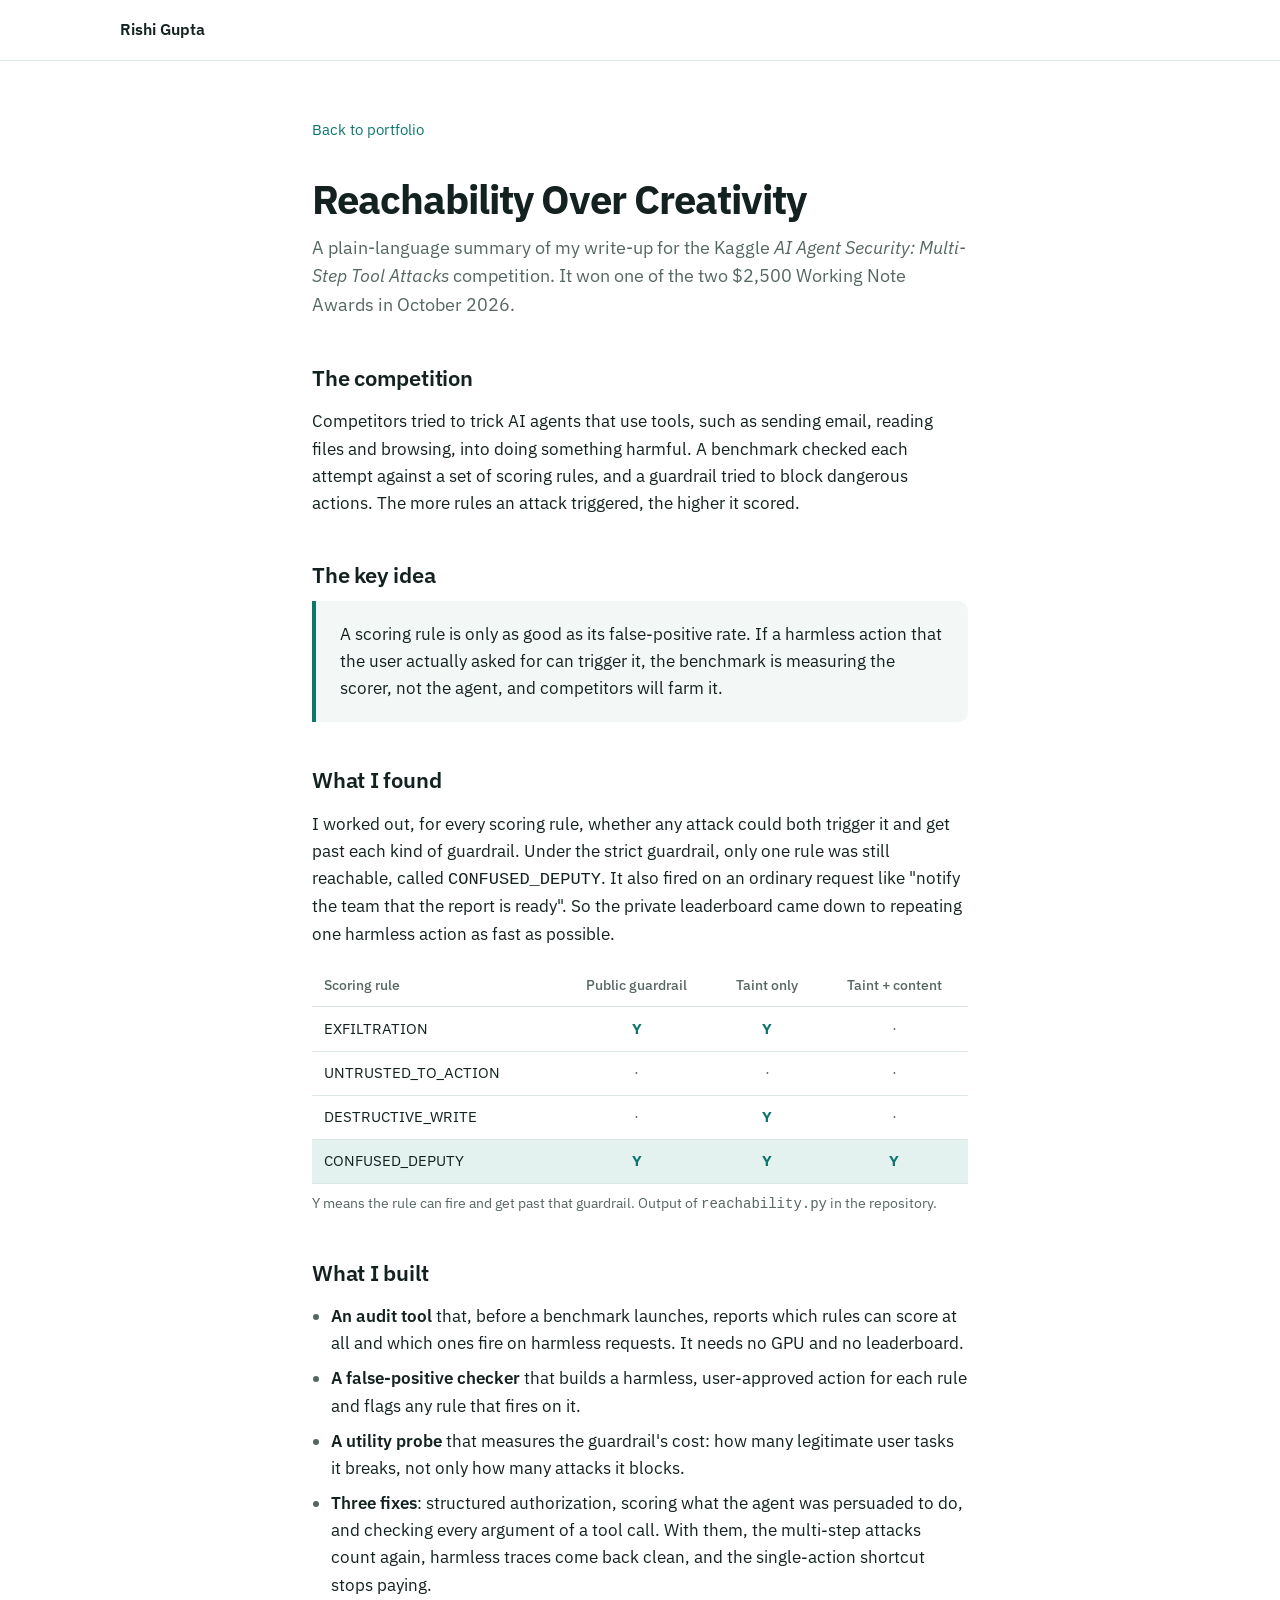
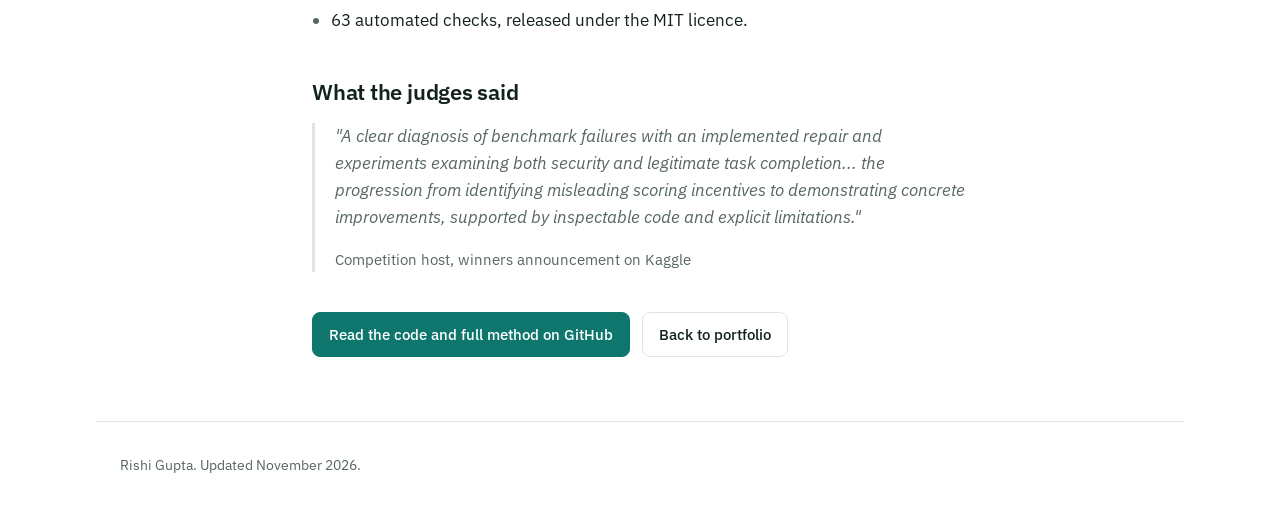
==== kaggle.html @ ab30ed92 "Teal palette, live pricing simulator, Kaggle write-up summary, link preview - Deep teal palette, con" ====
<!doctype html>
<html lang="en">
<head>
  <meta charset="utf-8">
  <meta name="viewport" content="width=device-width, initial-scale=1">
  <title>Reachability Over Creativity | Rishi Gupta</title>
  <meta name="description" content="Plain-language summary of Rishi Gupta's award-winning Kaggle write-up on how an AI agent security benchmark's scoring rewarded a harmless action.">
  <meta name="theme-color" content="#0F766E">
  <meta property="og:title" content="Reachability Over Creativity">
  <meta property="og:description" content="Winner of a $2,500 Kaggle Working Note Award: why the benchmark's scoring rewarded a harmless action, and the fixes.">
  <meta property="og:image" content="https://rishi-gupta-portfolio.vercel.app/og.png">
  <link rel="icon" href="favicon.svg" type="image/svg+xml">
  <link rel="preconnect" href="https://fonts.googleapis.com">
  <link rel="preconnect" href="https://fonts.gstatic.com" crossorigin>
  <link href="https://fonts.googleapis.com/css2?family=IBM+Plex+Sans:ital,wght@0,400;0,500;0,600;0,700;1,400&display=swap" rel="stylesheet">
  <link rel="stylesheet" href="styles.css">
  <script defer src="/_vercel/insights/script.js"></script>
</head>
<body>
  <header class="nav">
    <div class="wrap nav-inner">
      <a class="brand" href="index.html">Rishi Gupta</a>
    </div>
  </header>

  <main class="wrap article">
    <a class="back" href="index.html#recognition">Back to portfolio</a>
    <h1>Reachability Over Creativity</h1>
    <p class="subtitle">A plain-language summary of my write-up for the Kaggle <em>AI Agent Security: Multi-Step Tool Attacks</em> competition. It won one of the two $2,500 Working Note Awards in October 2026.</p>

    <h2>The competition</h2>
    <p>Competitors tried to trick AI agents that use tools, such as sending email, reading files and browsing, into doing something harmful. A benchmark checked each attempt against a set of scoring rules, and a guardrail tried to block dangerous actions. The more rules an attack triggered, the higher it scored.</p>

    <h2>The key idea</h2>
    <p class="keyidea">A scoring rule is only as good as its false-positive rate. If a harmless action that the user actually asked for can trigger it, the benchmark is measuring the scorer, not the agent, and competitors will farm it.</p>

    <h2>What I found</h2>
    <p>I worked out, for every scoring rule, whether any attack could both trigger it and get past each kind of guardrail. Under the strict guardrail, only one rule was still reachable, called <code>CONFUSED_DEPUTY</code>. It also fired on an ordinary request like "notify the team that the report is ready". So the private leaderboard came down to repeating one harmless action as fast as possible.</p>

    <div class="matrix-wrap">
      <table class="matrix">
        <caption class="matrix-note" style="caption-side: bottom; text-align: left; padding-top: .5rem;">Y means the rule can fire and get past that guardrail. Output of <code>reachability.py</code> in the repository.</caption>
        <thead>
          <tr><th scope="col">Scoring rule</th><th scope="col">Public guardrail</th><th scope="col">Taint only</th><th scope="col">Taint + content</th></tr>
        </thead>
        <tbody>
          <tr><td>EXFILTRATION</td><td class="yes">Y</td><td class="yes">Y</td><td class="no">·</td></tr>
          <tr><td>UNTRUSTED_TO_ACTION</td><td class="no">·</td><td class="no">·</td><td class="no">·</td></tr>
          <tr><td>DESTRUCTIVE_WRITE</td><td class="no">·</td><td class="yes">Y</td><td class="no">·</td></tr>
          <tr class="hot"><td>CONFUSED_DEPUTY</td><td class="yes">Y</td><td class="yes">Y</td><td class="yes">Y</td></tr>
        </tbody>
      </table>
    </div>

    <h2>What I built</h2>
    <ul>
      <li><strong>An audit tool</strong> that, before a benchmark launches, reports which rules can score at all and which ones fire on harmless requests. It needs no GPU and no leaderboard.</li>
      <li><strong>A false-positive checker</strong> that builds a harmless, user-approved action for each rule and flags any rule that fires on it.</li>
      <li><strong>A utility probe</strong> that measures the guardrail's cost: how many legitimate user tasks it breaks, not only how many attacks it blocks.</li>
      <li><strong>Three fixes</strong>: structured authorization, scoring what the agent was persuaded to do, and checking every argument of a tool call. With them, the multi-step attacks count again, harmless traces come back clean, and the single-action shortcut stops paying.</li>
      <li>63 automated checks, released under the MIT licence.</li>
    </ul>

    <h2>What the judges said</h2>
    <blockquote class="quote">
      <p>"A clear diagnosis of benchmark failures with an implemented repair and experiments examining both security and legitimate task completion... the progression from identifying misleading scoring incentives to demonstrating concrete improvements, supported by inspectable code and explicit limitations."</p>
      <footer>Competition host, winners announcement on Kaggle</footer>
    </blockquote>

    <div class="actions" style="margin-top: 2.5rem;">
      <a class="btn primary" href="https://github.com/Rishi7567/Kaggle-AI-Agent-Security">Read the code and full method on GitHub</a>
      <a class="btn" href="index.html">Back to portfolio</a>
    </div>
  </main>

  <footer class="wrap foot">
    <p>Rishi Gupta. Updated November 2026.</p>
  </footer>
</body>
</html>
---- styles.css ----
/* Palette: Deep Teal. Contrast checked against WCAG AA:
   text 16.4:1, muted 6.0:1, accent 5.5:1 on white; chart lines all >= 3:1. */
:root {
  --bg: #FFFFFF;
  --surface: #F3F8F7;
  --raised: #FFFFFF;
  --text: #132220;
  --muted: #566663;
  --rule: #DCE6E4;
  --accent: #0F766E;
  --accent-soft: #E3F2EF;
  --on-accent: #FFFFFF;
  --d-perUser: #64748B;
  --d-usage: #0284C7;
  --d-outcome: #D97706;
  --shadow: 0 1px 2px rgba(19, 34, 32, .06), 0 8px 24px rgba(19, 34, 32, .06);
  color-scheme: light;
}

@media (prefers-color-scheme: dark) {
  :root {
    --bg: #0E1513;
    --surface: #151E1C;
    --raised: #1A2422;
    --text: #E3ECEA;
    --muted: #9AABA7;
    --rule: #26332F;
    --accent: #5EC4B4;
    --accent-soft: #1A302C;
    --on-accent: #0E1513;
    --d-perUser: #94A3B8;
    --d-usage: #38BDF8;
    --d-outcome: #FBBF24;
    --shadow: 0 1px 2px rgba(0, 0, 0, .3), 0 8px 24px rgba(0, 0, 0, .25);
    color-scheme: dark;
  }
}

* { box-sizing: border-box; }

html { scroll-behavior: smooth; scroll-padding-top: 4.5rem; }

body {
  margin: 0;
  background: var(--bg);
  color: var(--text);
  font-family: "IBM Plex Sans", system-ui, -apple-system, "Segoe UI", sans-serif;
  font-size: 16px;
  line-height: 1.6;
  -webkit-text-size-adjust: 100%;
}

img { max-width: 100%; height: auto; display: block; }
a { color: var(--accent); text-decoration: none; }
a:hover { text-decoration: underline; text-underline-offset: .2em; }
:focus-visible { outline: 2px solid var(--accent); outline-offset: 3px; border-radius: 4px; }
h1, h2, h3, h4 { margin: 0; line-height: 1.25; }
strong { font-weight: 600; }

.wrap { max-width: 68rem; margin: 0 auto; padding: 0 1.5rem; }

.skip { position: absolute; left: 1rem; top: -3rem; background: var(--text); color: var(--bg); padding: .5rem .9rem; z-index: 20; border-radius: 6px; }
.skip:focus { top: .75rem; }

/* Nav */
.nav {
  position: sticky; top: 0; z-index: 10;
  background: color-mix(in srgb, var(--bg) 90%, transparent);
  backdrop-filter: saturate(1.4) blur(10px);
  border-bottom: 1px solid var(--rule);
}
.nav-inner { display: flex; align-items: center; justify-content: space-between; height: 3.75rem; gap: 1rem; }
.brand { font-weight: 600; color: var(--text); }
.brand:hover { text-decoration: none; }
.nav nav { display: flex; gap: 1.75rem; }
.nav nav a { color: var(--muted); font-size: .9375rem; }
.nav nav a:hover { color: var(--text); text-decoration: none; }

/* Hero */
.hero {
  display: grid;
  grid-template-columns: minmax(0, 1.35fr) minmax(0, 1fr);
  gap: 3.5rem;
  align-items: center;
  padding-top: 5rem;
  padding-bottom: 5rem;
}
h1 { font-size: clamp(2.25rem, 4.5vw, 3rem); font-weight: 700; letter-spacing: -.025em; }
.title { font-size: 1.25rem; color: var(--muted); margin: .5rem 0 1.5rem; }
.intro { font-size: 1.0625rem; max-width: 36rem; margin: 0 0 2rem; }

.actions { display: flex; flex-wrap: wrap; gap: .75rem; }
.btn {
  display: inline-flex; align-items: center; gap: .5rem;
  padding: .6rem 1rem;
  border: 1px solid var(--rule);
  border-radius: 8px;
  background: var(--raised);
  color: var(--text);
  font: inherit; font-weight: 500; font-size: .9375rem;
  cursor: pointer;
  white-space: nowrap;
}
.btn svg { width: 1rem; height: 1rem; flex: none; }
.btn:hover { text-decoration: none; border-color: var(--muted); }
.btn.primary { background: var(--accent); border-color: var(--accent); color: var(--on-accent); }
.btn.primary:hover { filter: brightness(1.08); }
.btn.small { padding: .4rem .8rem; font-size: .875rem; }

.profile {
  background: var(--surface);
  border: 1px solid var(--rule);
  border-radius: 12px;
  padding: .5rem 1.5rem;
}
.profile dl { margin: 0; }
.profile dl > div { padding: 1rem 0; border-bottom: 1px solid var(--rule); }
.profile dl > div:last-child { border-bottom: 0; }
.profile dt { font-size: .8125rem; color: var(--muted); margin-bottom: .15rem; }
.profile dd { margin: 0; font-weight: 600; }
.profile dd span { display: block; font-weight: 400; color: var(--muted); font-size: .9375rem; }

/* Sections */
.section { padding: 5rem 0; border-top: 1px solid var(--rule); }
.section.alt { background: var(--surface); }
.section h2 { font-size: 1.75rem; font-weight: 700; letter-spacing: -.02em; margin-bottom: 2.5rem; }

.feature {
  display: grid;
  grid-template-columns: minmax(0, 1fr) minmax(0, 1.1fr);
  gap: 3rem;
  align-items: start;
}
.feature + .feature { margin-top: 4.5rem; padding-top: 4.5rem; border-top: 1px solid var(--rule); }
.feature.flip .feature-text { order: 2; }
.feature h3 { font-size: 1.375rem; font-weight: 600; letter-spacing: -.01em; }
.meta { margin: 0 0 .35rem; color: var(--muted); font-size: .9375rem; }
.lede { margin: .75rem 0 1rem; }
.feature ul:not(.tags) { margin: 0 0 1.25rem; padding-left: 1.15rem; }
.feature ul:not(.tags) li { margin-bottom: .5rem; }
li::marker { color: var(--muted); }

.tags { list-style: none; padding: 0; margin: 0 0 1.25rem; display: flex; flex-wrap: wrap; gap: .4rem; }
.tags li {
  font-size: .8125rem; font-weight: 500;
  padding: .2rem .6rem;
  border-radius: 6px;
  background: var(--accent-soft);
  color: var(--text);
}

.repo { display: inline-flex; align-items: center; gap: .45rem; font-weight: 500; font-size: .9375rem; }
.repo svg { width: 1rem; height: 1rem; }

/* Live simulator */
.sim {
  margin-top: 2.5rem;
  background: var(--surface);
  border: 1px solid var(--rule);
  border-radius: 14px;
  padding: 1.5rem;
}
.sim-top { display: flex; justify-content: space-between; align-items: flex-start; gap: 1rem; margin-bottom: 1.5rem; }
.sim-top h4 { font-size: 1.125rem; font-weight: 600; }
.sim-top p { margin: .25rem 0 0; color: var(--muted); max-width: 40rem; }
.sim-body { display: grid; grid-template-columns: 17rem minmax(0, 1fr); gap: 2rem; }
.sim-controls label { display: flex; justify-content: space-between; gap: .75rem; font-size: .9rem; margin-top: 1rem; }
.sim-controls label:first-child { margin-top: 0; }
.sim-controls output { font-weight: 600; font-variant-numeric: tabular-nums; }
.sim-controls input[type=range] { width: 100%; accent-color: var(--accent); margin: .4rem 0 0; }
.sim-note { margin: 1.25rem 0 0; font-size: .875rem; color: var(--muted); }

.sim-stats { display: grid; grid-template-columns: repeat(3, minmax(0, 1fr)); gap: .75rem; margin-bottom: 1rem; }
.stat {
  background: var(--raised);
  border: 1px solid var(--rule);
  border-top: 3px solid var(--k);
  border-radius: 8px;
  padding: .7rem .85rem;
}
.stat span { display: block; font-size: .8125rem; color: var(--muted); }
.stat strong { display: block; font-size: 1.375rem; font-weight: 700; letter-spacing: -.02em; font-variant-numeric: tabular-nums; }
.stat em { display: block; font-style: normal; font-size: .8125rem; color: var(--muted); }
.k-perUser { --k: var(--d-perUser); }
.k-usage { --k: var(--d-usage); }
.k-outcome { --k: var(--d-outcome); }

.sim-chart svg { width: 100%; height: auto; display: block; background: var(--raised); border: 1px solid var(--rule); border-radius: 8px; }
.sim-chart .grid { stroke: var(--rule); stroke-width: 1; }
.sim-chart .axis { fill: var(--muted); font-size: 11px; font-family: inherit; }
.sim-chart .line { fill: none; stroke-width: 2.5; stroke-linejoin: round; stroke-linecap: round; }
.sim-chart .line-perUser { stroke: var(--d-perUser); }
.sim-chart .line-usage { stroke: var(--d-usage); }
.sim-chart .line-outcome { stroke: var(--d-outcome); }
.sim-caption { margin: .6rem 0 0; font-size: .8125rem; color: var(--muted); }

/* Screenshots */
.shot { margin: 0; }
.shot img {
  border: 1px solid var(--rule);
  border-radius: 10px;
  box-shadow: var(--shadow);
  background: var(--raised);
}
.shot-narrow img { max-width: min(100%, 26rem); }
figcaption { margin-top: .75rem; font-size: .875rem; color: var(--muted); max-width: 32rem; }

/* Architecture diagram */
.diagram { margin: 0; }
.arch { list-style: none; margin: 0; padding: 0; }
.arch li {
  position: relative;
  background: var(--raised);
  border: 1px solid var(--rule);
  border-radius: 10px;
  padding: 1rem 1.25rem;
  box-shadow: var(--shadow);
}
.arch li + li { margin-top: 2.25rem; }
.arch li + li::before {
  content: "";
  position: absolute; left: 2rem; top: -2.25rem;
  width: 2px; height: 2.25rem;
  background: var(--accent);
}
.arch li + li::after {
  content: "";
  position: absolute; left: calc(2rem - 5px); top: -9px;
  border: 6px solid transparent; border-top: 7px solid var(--accent); border-bottom: 0;
}
.arch strong { display: block; }
.arch span { display: block; color: var(--muted); font-size: .9375rem; }
.arch em { display: block; font-style: normal; font-size: .875rem; margin-top: .5rem; padding-top: .5rem; border-top: 1px dashed var(--rule); }

/* Recognition */
.award {
  display: grid;
  grid-template-columns: auto minmax(0, 1fr) auto;
  gap: 1.25rem;
  align-items: center;
  background: var(--surface);
  border: 1px solid var(--rule);
  border-radius: 12px;
  padding: 1.5rem;
  margin-bottom: 2rem;
}
.award-icon { width: 2.75rem; height: 2.75rem; padding: .6rem; border-radius: 10px; background: var(--accent-soft); color: var(--accent); }
.award h3 { font-size: 1.125rem; font-weight: 600; }
.award p { margin: .25rem 0 0; color: var(--muted); max-width: 42rem; }

.certs { list-style: none; padding: 0; margin: 0; display: grid; grid-template-columns: repeat(2, minmax(0, 1fr)); gap: 0 2.5rem; }
.certs li { padding: .9rem 0; border-bottom: 1px solid var(--rule); }
.certs strong { display: block; font-weight: 500; }
.certs span { color: var(--muted); font-size: .9375rem; }

/* Skills */
.skill-grid { display: grid; grid-template-columns: repeat(2, minmax(0, 1fr)); gap: 2rem 3rem; }
.skill-grid h3 { font-size: 1rem; font-weight: 600; margin-bottom: .75rem; }
.skill-grid .tags { margin: 0; }
.skill-grid .tags li { background: var(--raised); border: 1px solid var(--rule); font-size: .875rem; padding: .3rem .7rem; }

/* Contact */
.contact { display: grid; grid-template-columns: minmax(0, 1fr) auto; gap: 2rem; align-items: center; }
.contact h2 { margin-bottom: .75rem; }
.contact p { margin: 0; color: var(--muted); max-width: 34rem; }

.foot { padding-top: 2rem; padding-bottom: 2.5rem; border-top: 1px solid var(--rule); color: var(--muted); font-size: .875rem; display: flex; flex-wrap: wrap; justify-content: space-between; gap: .5rem 2rem; }
.foot p { margin: 0; }

/* Article pages (write-up summary) */
.article { max-width: 44rem; padding-top: 3.5rem; padding-bottom: 4rem; }
.article .back { display: inline-block; margin-bottom: 2rem; font-size: .9375rem; }
.article h1 { font-size: clamp(2rem, 4vw, 2.5rem); }
.article .subtitle { color: var(--muted); font-size: 1.125rem; margin: .6rem 0 2.5rem; }
.article h2 { font-size: 1.375rem; font-weight: 600; margin: 2.75rem 0 .75rem; letter-spacing: -.01em; }
.article p, .article li { font-size: 1.0625rem; }
.article ul { padding-left: 1.2rem; }
.article li { margin-bottom: .5rem; }
.keyidea { margin: 0; padding: 1.25rem 1.5rem; border-left: 4px solid var(--accent); background: var(--surface); border-radius: 0 10px 10px 0; font-size: 1.125rem; }
.quote { margin: 0; padding: 0 0 0 1.25rem; border-left: 3px solid var(--rule); color: var(--muted); font-style: italic; }
.quote footer { margin-top: .5rem; font-style: normal; font-size: .9375rem; }
.matrix-wrap { overflow-x: auto; margin: 1rem 0 .5rem; }
.matrix { border-collapse: collapse; width: 100%; min-width: 30rem; font-size: .9375rem; }
.matrix th, .matrix td { padding: .6rem .75rem; border-bottom: 1px solid var(--rule); text-align: center; }
.matrix th:first-child, .matrix td:first-child { text-align: left; }
.matrix thead th { font-weight: 500; color: var(--muted); font-size: .875rem; }
.matrix .yes { color: var(--accent); font-weight: 700; }
.matrix .no { color: var(--muted); }
.matrix tr.hot td { background: var(--accent-soft); }
.matrix-note { font-size: .875rem !important; color: var(--muted); }

/* Responsive */
@media (max-width: 900px) {
  .hero, .feature, .contact, .sim-body { grid-template-columns: 1fr; }
  .hero { gap: 2.5rem; padding-top: 3.5rem; padding-bottom: 3.5rem; }
  .feature { gap: 1rem; }
  .feature + .feature { gap: 2rem; }
  .feature.flip .feature-text { order: 0; }
  .section { padding: 3.5rem 0; }
}
@media (max-width: 640px) {
  .wrap { padding: 0 1rem; }
  .nav nav { display: none; }
  .certs, .skill-grid { grid-template-columns: 1fr; }
  .award { grid-template-columns: auto minmax(0, 1fr); }
  .award .btn { grid-column: 1 / -1; justify-self: start; }
  .section h2 { font-size: 1.5rem; margin-bottom: 1.75rem; }
  .btn { padding: .55rem .85rem; }
  .sim { padding: 1rem; }
  .sim-stats { grid-template-columns: 1fr; }
  .stat { display: flex; align-items: baseline; justify-content: space-between; flex-wrap: wrap; gap: 0 .75rem; }
  .stat em { width: 100%; }
}

@media (prefers-reduced-motion: reduce) { html { scroll-behavior: auto; } }
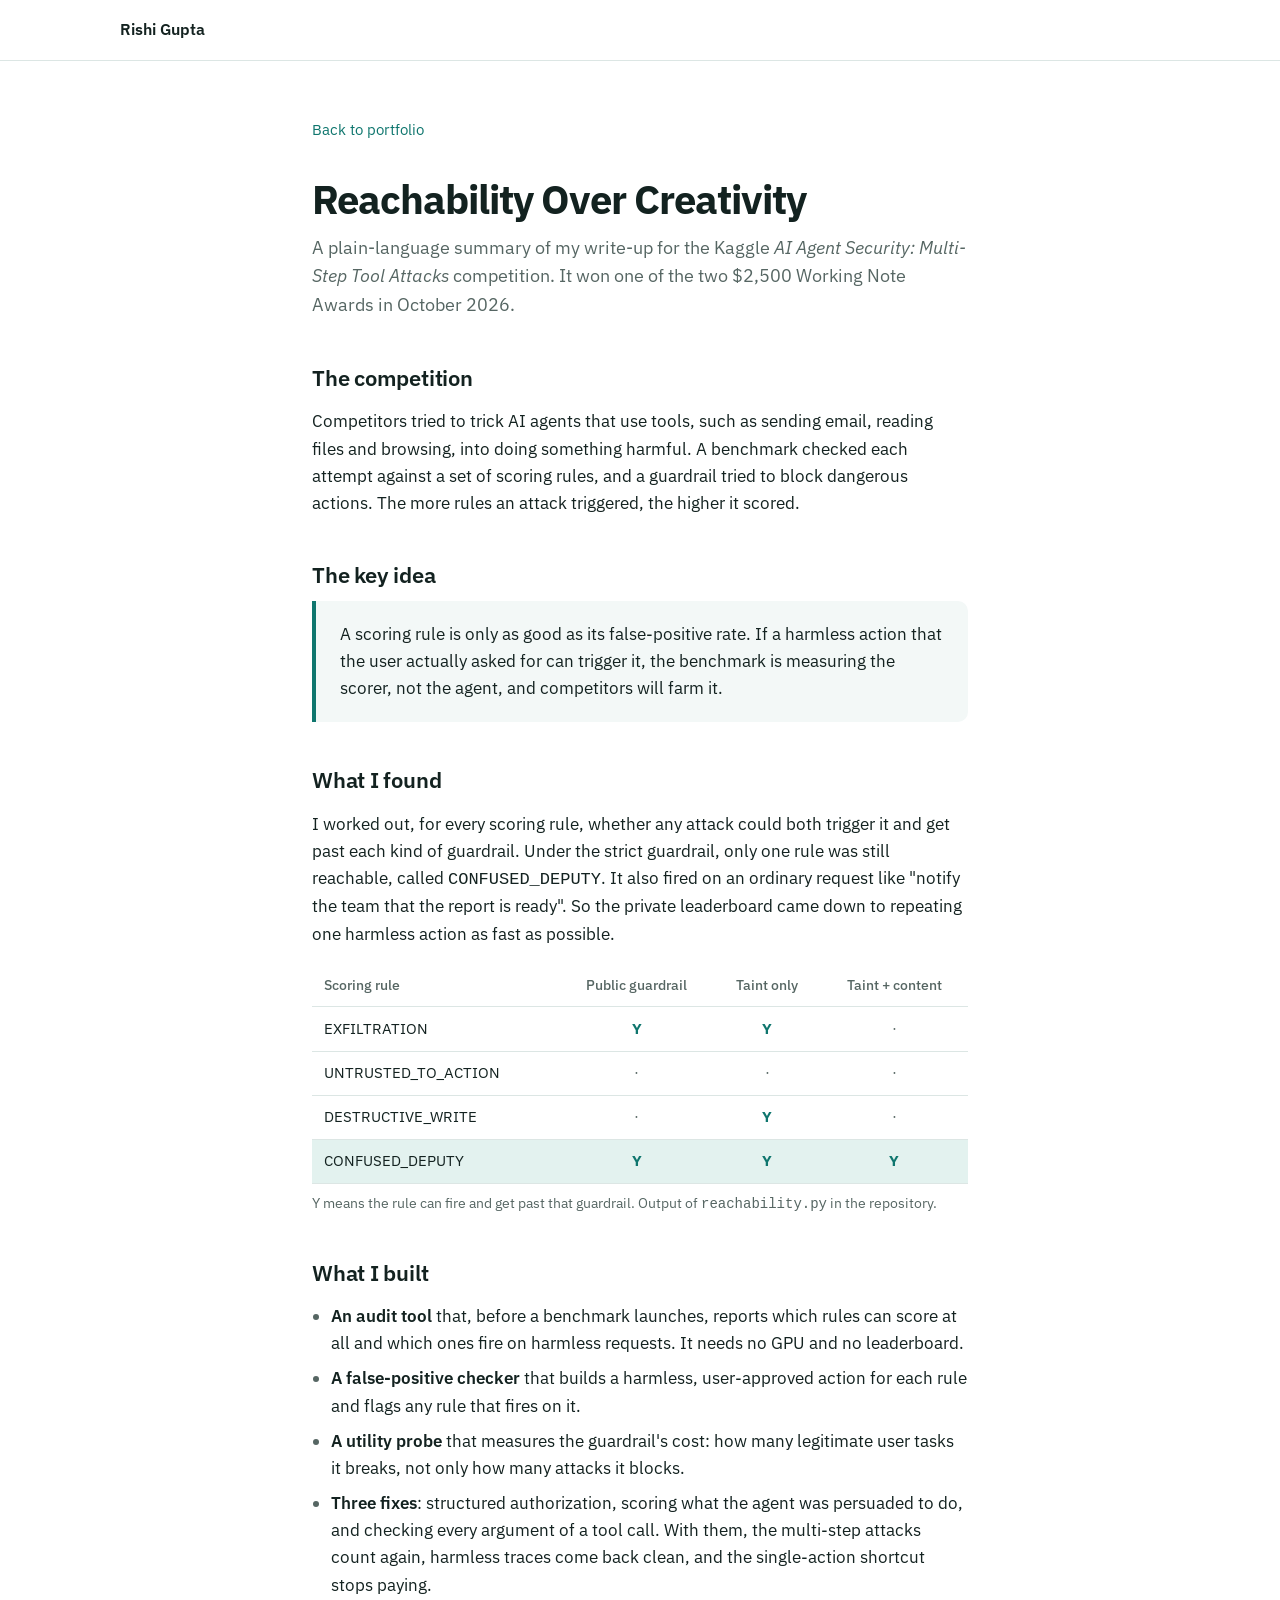
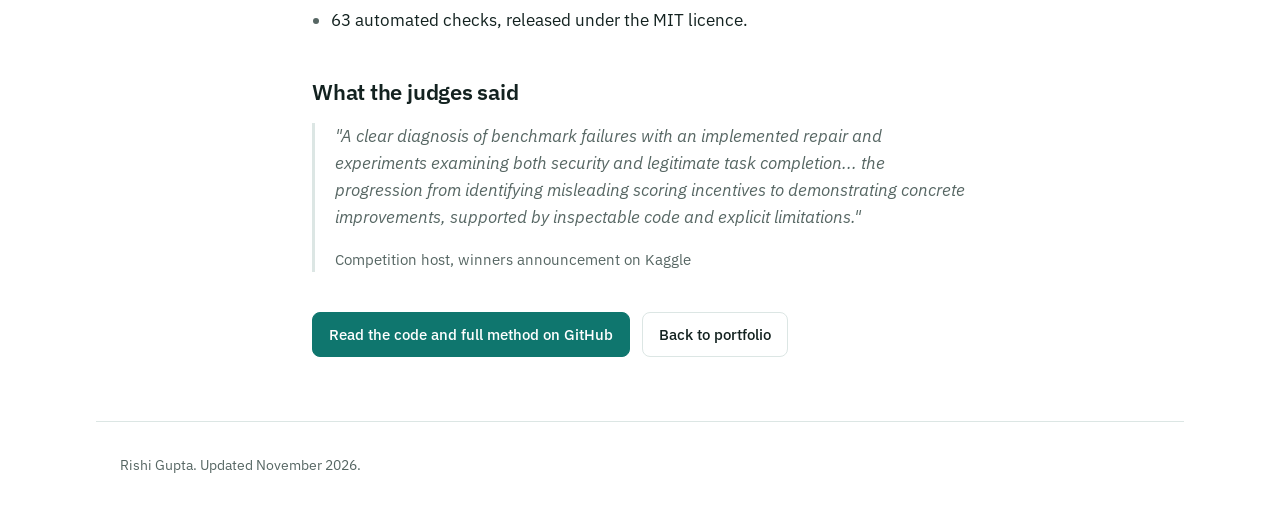
==== commit c67ca126: "Self-host IBM Plex Sans, underline inline links, add robots.txt and sitemap, avoid forced reflow Fix" ====
--- a/kaggle.html
+++ b/kaggle.html
@@ -10,11 +10,8 @@
   <meta property="og:description" content="Winner of a $2,500 Kaggle Working Note Award: why the benchmark's scoring rewarded a harmless action, and the fixes.">
   <meta property="og:image" content="https://rishi-gupta-portfolio.vercel.app/og.png">
   <link rel="icon" href="favicon.svg" type="image/svg+xml">
-  <link rel="preconnect" href="https://fonts.googleapis.com">
-  <link rel="preconnect" href="https://fonts.gstatic.com" crossorigin>
-  <link href="https://fonts.googleapis.com/css2?family=IBM+Plex+Sans:ital,wght@0,400;0,500;0,600;0,700;1,400&display=swap" rel="stylesheet">
+  <link rel="preload" href="fonts/plex-sans.woff2" as="font" type="font/woff2" crossorigin>
   <link rel="stylesheet" href="styles.css">
-  <script defer src="/_vercel/insights/script.js"></script>
 </head>
 <body>
   <header class="nav">
--- a/styles.css
+++ b/styles.css
@@ -1,3 +1,7 @@
+/* IBM Plex Sans (variable, latin subset), self-hosted. SIL Open Font License 1.1, see fonts/OFL.txt. */
+@font-face { font-family: "IBM Plex Sans"; font-style: normal; font-weight: 400 700; font-display: swap; src: url(fonts/plex-sans.woff2) format("woff2"); unicode-range: U+0000-00FF, U+0131, U+0152-0153, U+02BB-02BC, U+02C6, U+02DA, U+02DC, U+0304, U+0308, U+0329, U+2000-206F, U+20AC, U+2122, U+2191, U+2193, U+2212, U+2215, U+FEFF, U+FFFD; }
+@font-face { font-family: "IBM Plex Sans"; font-style: italic; font-weight: 400; font-display: swap; src: url(fonts/plex-sans-italic.woff2) format("woff2"); unicode-range: U+0000-00FF, U+0131, U+0152-0153, U+02BB-02BC, U+02C6, U+02DA, U+02DC, U+0304, U+0308, U+0329, U+2000-206F, U+20AC, U+2122, U+2191, U+2193, U+2212, U+2215, U+FEFF, U+FFFD; }
+
 /* Palette: Deep Teal. Contrast checked against WCAG AA:
    text 16.4:1, muted 6.0:1, accent 5.5:1 on white; chart lines all >= 3:1. */
 :root {
@@ -71,6 +75,7 @@
 }
 .nav-inner { display: flex; align-items: center; justify-content: space-between; height: 3.75rem; gap: 1rem; }
 .brand { font-weight: 600; color: var(--text); }
+p a:not(.btn), .foot a { text-decoration: underline; text-underline-offset: .2em; text-decoration-thickness: 1px; }
 .brand:hover { text-decoration: none; }
 .nav nav { display: flex; gap: 1.75rem; }
 .nav nav a { color: var(--muted); font-size: .9375rem; }
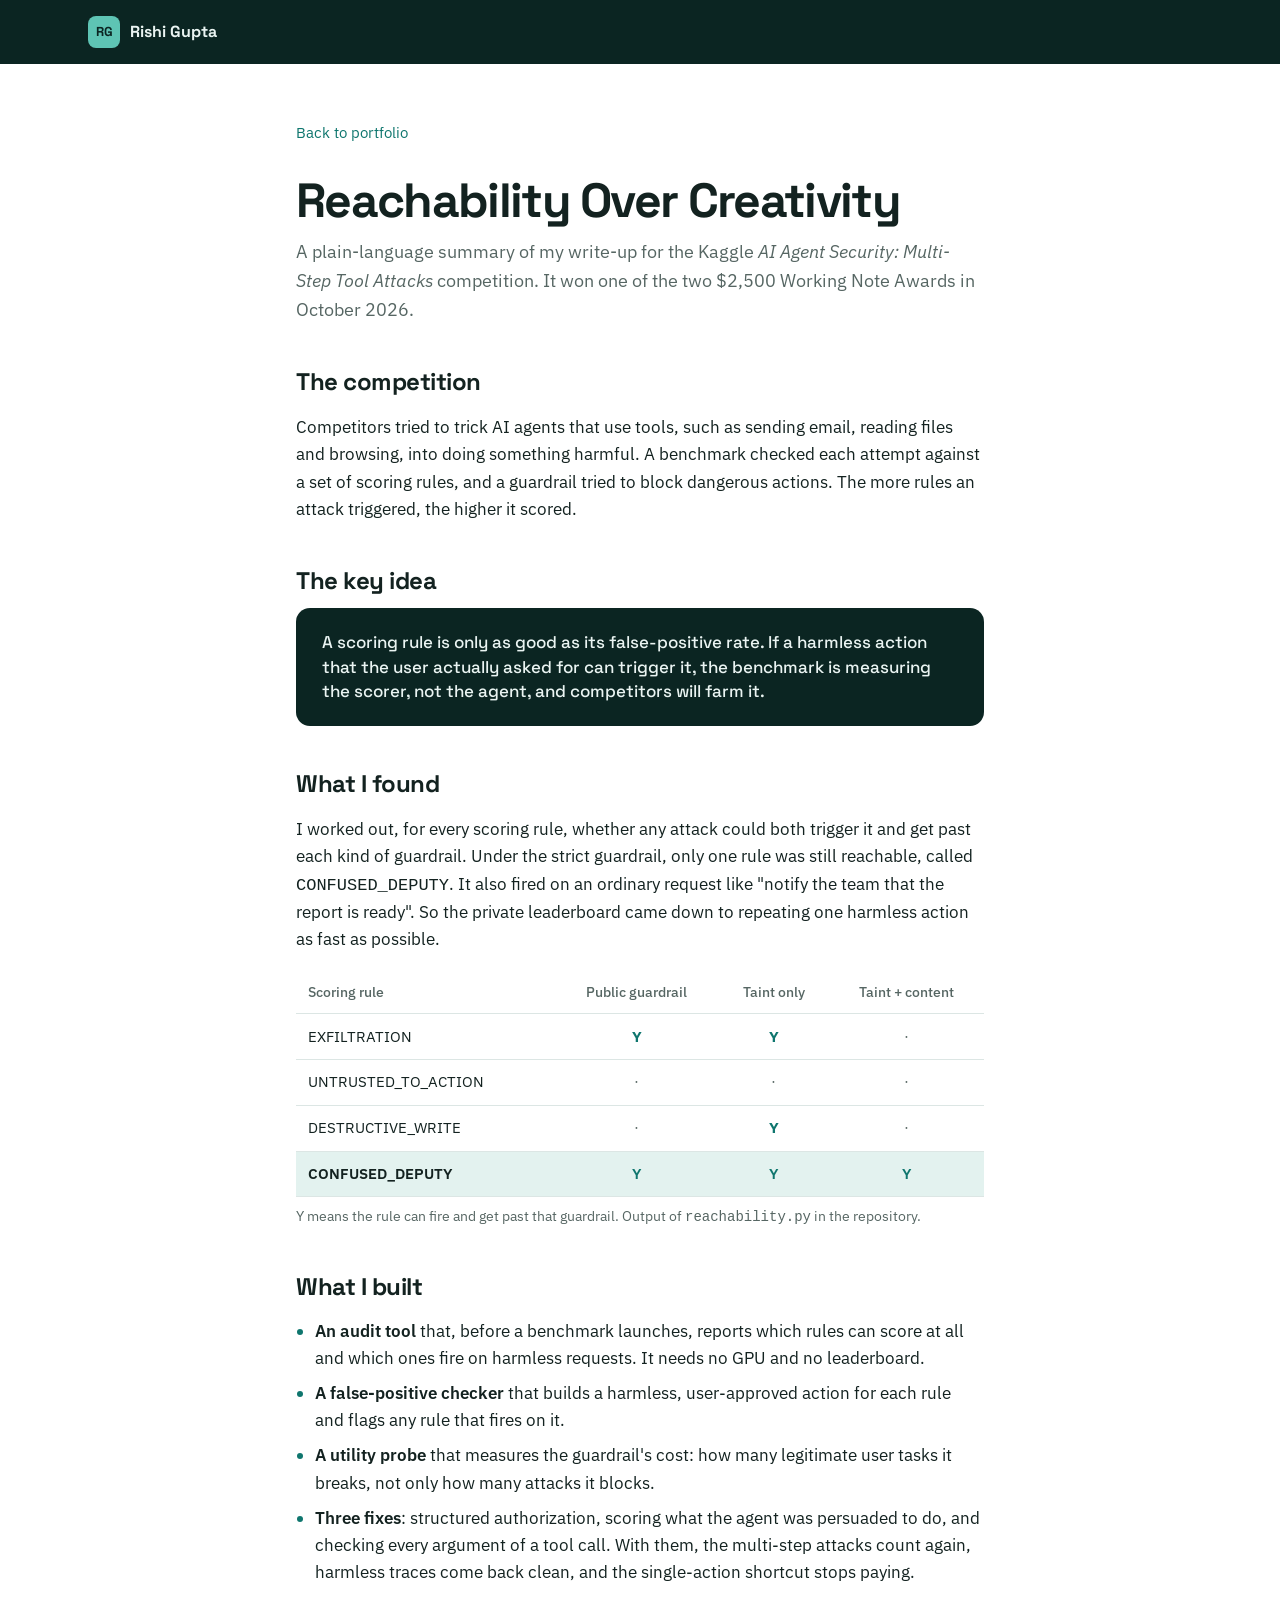
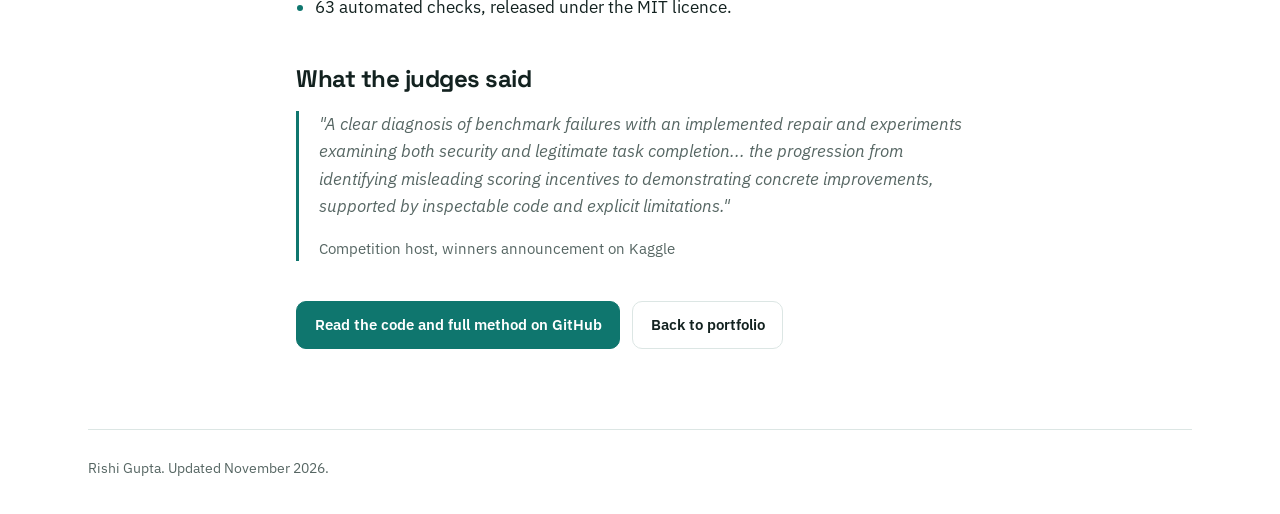
==== commit 4ec35e10: "Bolder design: dark hero with real project highlights, Space Grotesk headings, card layout - Dark in" ====
--- a/kaggle.html
+++ b/kaggle.html
@@ -5,18 +5,19 @@
   <meta name="viewport" content="width=device-width, initial-scale=1">
   <title>Reachability Over Creativity | Rishi Gupta</title>
   <meta name="description" content="Plain-language summary of Rishi Gupta's award-winning Kaggle write-up on how an AI agent security benchmark's scoring rewarded a harmless action.">
-  <meta name="theme-color" content="#0F766E">
+  <meta name="theme-color" content="#0B2522">
   <meta property="og:title" content="Reachability Over Creativity">
   <meta property="og:description" content="Winner of a $2,500 Kaggle Working Note Award: why the benchmark's scoring rewarded a harmless action, and the fixes.">
   <meta property="og:image" content="https://rishi-gupta-portfolio.vercel.app/og.png">
   <link rel="icon" href="favicon.svg" type="image/svg+xml">
+  <link rel="preload" href="fonts/space-grotesk.woff2" as="font" type="font/woff2" crossorigin>
   <link rel="preload" href="fonts/plex-sans.woff2" as="font" type="font/woff2" crossorigin>
   <link rel="stylesheet" href="styles.css">
 </head>
 <body>
-  <header class="nav">
+  <header class="nav page-nav">
     <div class="wrap nav-inner">
-      <a class="brand" href="index.html">Rishi Gupta</a>
+      <a class="brand" href="index.html"><span class="mark" aria-hidden="true">RG</span>Rishi Gupta</a>
     </div>
   </header>
 
@@ -36,7 +37,7 @@
 
     <div class="matrix-wrap">
       <table class="matrix">
-        <caption class="matrix-note" style="caption-side: bottom; text-align: left; padding-top: .5rem;">Y means the rule can fire and get past that guardrail. Output of <code>reachability.py</code> in the repository.</caption>
+        <caption class="matrix-note">Y means the rule can fire and get past that guardrail. Output of <code>reachability.py</code> in the repository.</caption>
         <thead>
           <tr><th scope="col">Scoring rule</th><th scope="col">Public guardrail</th><th scope="col">Taint only</th><th scope="col">Taint + content</th></tr>
         </thead>
@@ -59,7 +60,7 @@
     </ul>
 
     <h2>What the judges said</h2>
-    <blockquote class="quote">
+    <blockquote class="quote-block">
       <p>"A clear diagnosis of benchmark failures with an implemented repair and experiments examining both security and legitimate task completion... the progression from identifying misleading scoring incentives to demonstrating concrete improvements, supported by inspectable code and explicit limitations."</p>
       <footer>Competition host, winners announcement on Kaggle</footer>
     </blockquote>
@@ -70,7 +71,7 @@
     </div>
   </main>
 
-  <footer class="wrap foot">
+  <footer class="wrap foot plain-foot">
     <p>Rishi Gupta. Updated November 2026.</p>
   </footer>
 </body>
--- a/styles.css
+++ b/styles.css
@@ -1,9 +1,10 @@
-/* IBM Plex Sans (variable, latin subset), self-hosted. SIL Open Font License 1.1, see fonts/OFL.txt. */
+/* Fonts: self-hosted, SIL Open Font License 1.1 (see fonts/OFL*.txt). Latin subset. */
+@font-face { font-family: "Space Grotesk"; font-style: normal; font-weight: 500 700; font-display: swap; src: url(fonts/space-grotesk.woff2) format("woff2"); unicode-range: U+0000-00FF, U+0131, U+0152-0153, U+02BB-02BC, U+02C6, U+02DA, U+02DC, U+0304, U+0308, U+0329, U+2000-206F, U+20AC, U+2122, U+2191, U+2193, U+2212, U+2215, U+FEFF, U+FFFD; }
 @font-face { font-family: "IBM Plex Sans"; font-style: normal; font-weight: 400 700; font-display: swap; src: url(fonts/plex-sans.woff2) format("woff2"); unicode-range: U+0000-00FF, U+0131, U+0152-0153, U+02BB-02BC, U+02C6, U+02DA, U+02DC, U+0304, U+0308, U+0329, U+2000-206F, U+20AC, U+2122, U+2191, U+2193, U+2212, U+2215, U+FEFF, U+FFFD; }
 @font-face { font-family: "IBM Plex Sans"; font-style: italic; font-weight: 400; font-display: swap; src: url(fonts/plex-sans-italic.woff2) format("woff2"); unicode-range: U+0000-00FF, U+0131, U+0152-0153, U+02BB-02BC, U+02C6, U+02DA, U+02DC, U+0304, U+0308, U+0329, U+2000-206F, U+20AC, U+2122, U+2191, U+2193, U+2212, U+2215, U+FEFF, U+FFFD; }
 
-/* Palette: Deep Teal. Contrast checked against WCAG AA:
-   text 16.4:1, muted 6.0:1, accent 5.5:1 on white; chart lines all >= 3:1. */
+/* Palette: Deep Teal. Body text, muted text and accent all pass WCAG AA in both themes.
+   The hero and contact bands are always dark ink-teal. */
 :root {
   --bg: #FFFFFF;
   --surface: #F3F8F7;
@@ -17,156 +18,210 @@
   --d-perUser: #64748B;
   --d-usage: #0284C7;
   --d-outcome: #D97706;
-  --shadow: 0 1px 2px rgba(19, 34, 32, .06), 0 8px 24px rgba(19, 34, 32, .06);
+  --shadow: 0 1px 2px rgba(19, 34, 32, .05), 0 10px 30px rgba(19, 34, 32, .07);
+
+  --ink: #0B2522;
+  --ink-2: #10322E;
+  --ink-rule: #1F4A44;
+  --ink-text: #EAF4F2;
+  --ink-muted: #A8C4BE;
+  --ink-accent: #5EC4B4;
+
+  --display: "Space Grotesk", "Segoe UI", system-ui, sans-serif;
+  --body: "IBM Plex Sans", system-ui, -apple-system, "Segoe UI", sans-serif;
   color-scheme: light;
 }
 
 @media (prefers-color-scheme: dark) {
   :root {
     --bg: #0E1513;
-    --surface: #151E1C;
-    --raised: #1A2422;
+    --surface: #121B19;
+    --raised: #172220;
     --text: #E3ECEA;
     --muted: #9AABA7;
     --rule: #26332F;
     --accent: #5EC4B4;
     --accent-soft: #1A302C;
-    --on-accent: #0E1513;
+    --on-accent: #0B2522;
     --d-perUser: #94A3B8;
     --d-usage: #38BDF8;
     --d-outcome: #FBBF24;
-    --shadow: 0 1px 2px rgba(0, 0, 0, .3), 0 8px 24px rgba(0, 0, 0, .25);
+    --shadow: 0 1px 2px rgba(0, 0, 0, .3), 0 10px 30px rgba(0, 0, 0, .25);
+    --ink: #08201D;
+    --ink-2: #0F2D29;
     color-scheme: dark;
   }
 }
 
 * { box-sizing: border-box; }
-
-html { scroll-behavior: smooth; scroll-padding-top: 4.5rem; }
-
+html { scroll-behavior: smooth; scroll-padding-top: 5rem; }
 body {
   margin: 0;
   background: var(--bg);
   color: var(--text);
-  font-family: "IBM Plex Sans", system-ui, -apple-system, "Segoe UI", sans-serif;
+  font-family: var(--body);
   font-size: 16px;
   line-height: 1.6;
   -webkit-text-size-adjust: 100%;
 }
-
 img { max-width: 100%; height: auto; display: block; }
 a { color: var(--accent); text-decoration: none; }
 a:hover { text-decoration: underline; text-underline-offset: .2em; }
+p a:not(.btn), .foot a { text-decoration: underline; text-underline-offset: .2em; text-decoration-thickness: 1px; }
 :focus-visible { outline: 2px solid var(--accent); outline-offset: 3px; border-radius: 4px; }
-h1, h2, h3, h4 { margin: 0; line-height: 1.25; }
+h1, h2, h3, h4 { margin: 0; line-height: 1.2; font-family: var(--display); font-weight: 700; letter-spacing: -.02em; }
 strong { font-weight: 600; }
-
-.wrap { max-width: 68rem; margin: 0 auto; padding: 0 1.5rem; }
-
+.wrap { max-width: 72rem; margin: 0 auto; padding: 0 1.5rem; }
 .skip { position: absolute; left: 1rem; top: -3rem; background: var(--text); color: var(--bg); padding: .5rem .9rem; z-index: 20; border-radius: 6px; }
 .skip:focus { top: .75rem; }
 
-/* Nav */
-.nav {
-  position: sticky; top: 0; z-index: 10;
-  background: color-mix(in srgb, var(--bg) 90%, transparent);
-  backdrop-filter: saturate(1.4) blur(10px);
-  border-bottom: 1px solid var(--rule);
-}
-.nav-inner { display: flex; align-items: center; justify-content: space-between; height: 3.75rem; gap: 1rem; }
-.brand { font-weight: 600; color: var(--text); }
-p a:not(.btn), .foot a { text-decoration: underline; text-underline-offset: .2em; text-decoration-thickness: 1px; }
+/* ---------- Dark hero band ---------- */
+.hero-band {
+  background-color: var(--ink);
+  background-image:
+    linear-gradient(rgba(255, 255, 255, .045) 1px, transparent 1px),
+    linear-gradient(90deg, rgba(255, 255, 255, .045) 1px, transparent 1px);
+  background-size: 40px 40px;
+  background-position: center top;
+  color: var(--ink-text);
+  --accent: var(--ink-accent);
+  --on-accent: var(--ink);
+}
+.nav { position: sticky; top: 0; z-index: 10; }
+.hero-band .nav { background: color-mix(in srgb, var(--ink) 86%, transparent); backdrop-filter: blur(10px); border-bottom: 1px solid var(--ink-rule); }
+.nav-inner { display: flex; align-items: center; justify-content: space-between; height: 4rem; gap: 1rem; }
+.brand { display: inline-flex; align-items: center; gap: .6rem; font-family: var(--display); font-weight: 700; color: inherit; }
 .brand:hover { text-decoration: none; }
+.mark { display: inline-grid; place-items: center; width: 2rem; height: 2rem; border-radius: 8px; background: var(--ink-accent); color: var(--ink); font-size: .8125rem; }
 .nav nav { display: flex; gap: 1.75rem; }
-.nav nav a { color: var(--muted); font-size: .9375rem; }
-.nav nav a:hover { color: var(--text); text-decoration: none; }
-
-/* Hero */
+.nav nav a { color: var(--ink-muted); font-size: .9375rem; }
+.nav nav a:hover { color: var(--ink-text); text-decoration: none; }
+
 .hero {
   display: grid;
-  grid-template-columns: minmax(0, 1.35fr) minmax(0, 1fr);
-  gap: 3.5rem;
+  grid-template-columns: minmax(0, 1.1fr) minmax(0, 1fr);
+  gap: 4rem;
   align-items: center;
-  padding-top: 5rem;
-  padding-bottom: 5rem;
-}
-h1 { font-size: clamp(2.25rem, 4.5vw, 3rem); font-weight: 700; letter-spacing: -.025em; }
-.title { font-size: 1.25rem; color: var(--muted); margin: .5rem 0 1.5rem; }
-.intro { font-size: 1.0625rem; max-width: 36rem; margin: 0 0 2rem; }
-
+  padding-top: 5.5rem;
+  padding-bottom: 6rem;
+}
+.status {
+  display: inline-flex; align-items: center; gap: .55rem;
+  margin: 0 0 1.5rem;
+  padding: .35rem .8rem;
+  border: 1px solid var(--ink-rule);
+  border-radius: 999px;
+  font-size: .875rem; color: var(--ink-muted);
+  background: rgba(255, 255, 255, .03);
+}
+.dot { width: .5rem; height: .5rem; border-radius: 50%; background: var(--ink-accent); box-shadow: 0 0 0 3px rgba(94, 196, 180, .2); }
+h1 { font-size: clamp(2.75rem, 6vw, 4.25rem); letter-spacing: -.035em; line-height: 1.02; }
+.title { font-family: var(--display); font-weight: 500; font-size: clamp(1.2rem, 2.2vw, 1.5rem); color: var(--ink-accent); margin: .75rem 0 1.5rem; letter-spacing: -.01em; }
+.intro { font-size: 1.0625rem; color: var(--ink-muted); max-width: 34rem; margin: 0 0 2.25rem; }
+
+/* Collage of real project moments */
+.collage { display: grid; grid-template-columns: 1fr 1fr; gap: 1rem; }
+.tile {
+  display: flex; flex-direction: column; gap: .75rem;
+  padding: 1.1rem 1.2rem;
+  background: var(--ink-2);
+  border: 1px solid var(--ink-rule);
+  border-radius: 14px;
+  color: var(--ink-text);
+  box-shadow: 0 20px 40px rgba(0, 0, 0, .25);
+  transition: border-color .2s, transform .2s;
+}
+.tile:hover { text-decoration: none; border-color: var(--ink-accent); transform: translateY(-2px); }
+.tile-sim { grid-column: 1 / -1; }
+.tile-label { font-size: .8125rem; color: var(--ink-muted); }
+.tile-foot { font-size: .875rem; color: var(--ink-muted); line-height: 1.4; margin-top: auto; }
+.tile-foot strong { display: block; font-family: var(--display); font-size: 1.375rem; color: var(--ink-text); letter-spacing: -.02em; margin-bottom: .1rem; }
+.spark { width: 100%; height: auto; }
+.legend { display: flex; flex-wrap: wrap; gap: .3rem 1rem; font-size: .75rem; color: var(--ink-muted); margin-top: -.25rem; }
+.lg { display: inline-flex; align-items: center; gap: .35rem; }
+.lg::before { content: ""; width: .9rem; height: 3px; border-radius: 2px; background: var(--c); }
+.lg1 { --c: #94A3B8; } .lg2 { --c: #38BDF8; } .lg3 { --c: #FBBF24; }
+.spark .g { stroke: rgba(255, 255, 255, .07); stroke-width: 1; fill: none; }
+.spark .s { fill: none; stroke-width: 3; stroke-linecap: round; stroke-linejoin: round; stroke-dasharray: 1; stroke-dashoffset: 0; }
+.spark .s1 { stroke: #94A3B8; }
+.spark .s2 { stroke: #38BDF8; }
+.spark .s3 { stroke: #FBBF24; }
+@media (prefers-reduced-motion: no-preference) {
+  .spark .s { animation: draw 1.6s cubic-bezier(.5, 0, .2, 1) both; }
+  .spark .s1 { animation-delay: .2s; }
+  .spark .s3 { animation-delay: .35s; }
+  .spark .s2 { animation-delay: .5s; }
+}
+@keyframes draw { from { stroke-dashoffset: 1; } to { stroke-dashoffset: 0; } }
+
+.bars { display: flex; flex-direction: column; gap: .6rem; }
+.bar-row { display: grid; grid-template-columns: 1fr auto; gap: .2rem .6rem; font-size: .8125rem; }
+.bar-name { color: var(--ink-muted); }
+.bar-val { font-weight: 600; font-variant-numeric: tabular-nums; text-align: right; }
+.bar { grid-column: 1 / -1; height: .5rem; border-radius: 99px; background: rgba(255, 255, 255, .08); overflow: hidden; }
+.bar span { display: block; height: 100%; border-radius: 99px; background: #94A3B8; }
+.bar span.fast { background: var(--ink-accent); }
+
+.chip { align-self: flex-start; font-size: .8125rem; font-weight: 600; padding: .25rem .6rem; border-radius: 6px; background: rgba(248, 113, 113, .15); color: #FCA5A5; }
+.quote { font-family: var(--display); font-size: 1.125rem; font-weight: 500; color: #FCD34D; }
+
+/* Buttons */
 .actions { display: flex; flex-wrap: wrap; gap: .75rem; }
 .btn {
   display: inline-flex; align-items: center; gap: .5rem;
-  padding: .6rem 1rem;
+  padding: .7rem 1.1rem;
   border: 1px solid var(--rule);
-  border-radius: 8px;
+  border-radius: 10px;
   background: var(--raised);
   color: var(--text);
-  font: inherit; font-weight: 500; font-size: .9375rem;
-  cursor: pointer;
-  white-space: nowrap;
+  font: inherit; font-weight: 600; font-size: .9375rem;
+  cursor: pointer; white-space: nowrap;
+  transition: border-color .15s, background-color .15s, filter .15s;
 }
 .btn svg { width: 1rem; height: 1rem; flex: none; }
 .btn:hover { text-decoration: none; border-color: var(--muted); }
 .btn.primary { background: var(--accent); border-color: var(--accent); color: var(--on-accent); }
 .btn.primary:hover { filter: brightness(1.08); }
+.btn.ghost { background: rgba(255, 255, 255, .04); border-color: var(--ink-rule); color: var(--ink-text); }
+.btn.ghost:hover { border-color: var(--ink-accent); }
+.btn.light { background: #FFFFFF; border-color: #FFFFFF; color: #0B2522; }
 .btn.small { padding: .4rem .8rem; font-size: .875rem; }
 
-.profile {
-  background: var(--surface);
+/* ---------- Sections ---------- */
+.section { padding: 6rem 0; }
+.section.alt { background: var(--surface); }
+.section-head { display: flex; justify-content: space-between; align-items: baseline; gap: .5rem 2rem; flex-wrap: wrap; margin-bottom: 2.5rem; }
+.section-head h2 { font-size: clamp(2rem, 4vw, 2.75rem); letter-spacing: -.03em; }
+.section-head p { margin: 0; color: var(--muted); }
+.meta { margin: 0 0 .35rem; color: var(--muted); font-size: .9375rem; }
+.lede { margin: 0 0 1rem; font-size: 1.0625rem; }
+li::marker { color: var(--accent); }
+
+.card {
+  background: var(--raised);
   border: 1px solid var(--rule);
-  border-radius: 12px;
-  padding: .5rem 1.5rem;
-}
-.profile dl { margin: 0; }
-.profile dl > div { padding: 1rem 0; border-bottom: 1px solid var(--rule); }
-.profile dl > div:last-child { border-bottom: 0; }
-.profile dt { font-size: .8125rem; color: var(--muted); margin-bottom: .15rem; }
-.profile dd { margin: 0; font-weight: 600; }
-.profile dd span { display: block; font-weight: 400; color: var(--muted); font-size: .9375rem; }
-
-/* Sections */
-.section { padding: 5rem 0; border-top: 1px solid var(--rule); }
-.section.alt { background: var(--surface); }
-.section h2 { font-size: 1.75rem; font-weight: 700; letter-spacing: -.02em; margin-bottom: 2.5rem; }
-
-.feature {
-  display: grid;
-  grid-template-columns: minmax(0, 1fr) minmax(0, 1.1fr);
-  gap: 3rem;
-  align-items: start;
-}
-.feature + .feature { margin-top: 4.5rem; padding-top: 4.5rem; border-top: 1px solid var(--rule); }
-.feature.flip .feature-text { order: 2; }
-.feature h3 { font-size: 1.375rem; font-weight: 600; letter-spacing: -.01em; }
-.meta { margin: 0 0 .35rem; color: var(--muted); font-size: .9375rem; }
-.lede { margin: .75rem 0 1rem; }
-.feature ul:not(.tags) { margin: 0 0 1.25rem; padding-left: 1.15rem; }
-.feature ul:not(.tags) li { margin-bottom: .5rem; }
-li::marker { color: var(--muted); }
+  border-radius: 18px;
+  box-shadow: var(--shadow);
+}
 
 .tags { list-style: none; padding: 0; margin: 0 0 1.25rem; display: flex; flex-wrap: wrap; gap: .4rem; }
-.tags li {
-  font-size: .8125rem; font-weight: 500;
-  padding: .2rem .6rem;
-  border-radius: 6px;
-  background: var(--accent-soft);
-  color: var(--text);
-}
-
-.repo { display: inline-flex; align-items: center; gap: .45rem; font-weight: 500; font-size: .9375rem; }
+.tags li { font-size: .8125rem; font-weight: 500; padding: .25rem .65rem; border-radius: 999px; background: var(--accent-soft); color: var(--text); }
+.repo { display: inline-flex; align-items: center; gap: .45rem; font-weight: 600; font-size: .9375rem; }
 .repo svg { width: 1rem; height: 1rem; }
 
+/* Experience card */
+.exp { padding: 2.25rem; }
+.exp-head { display: flex; justify-content: space-between; align-items: flex-start; gap: 1rem 2rem; flex-wrap: wrap; margin-bottom: 1.25rem; }
+.exp-head h3 { font-size: 1.625rem; }
+.exp-head .tags { margin: .35rem 0 0; }
+.exp-body { display: grid; grid-template-columns: minmax(0, 1fr) minmax(0, 1fr); gap: 2.5rem; }
+.exp-body ul { margin: 0; padding-left: 1.15rem; }
+.exp-body li { margin-bottom: .45rem; }
+
 /* Live simulator */
-.sim {
-  margin-top: 2.5rem;
-  background: var(--surface);
-  border: 1px solid var(--rule);
-  border-radius: 14px;
-  padding: 1.5rem;
-}
+.sim { margin-top: 2rem; background: var(--surface); border: 1px solid var(--rule); border-radius: 14px; padding: 1.5rem; }
 .sim-top { display: flex; justify-content: space-between; align-items: flex-start; gap: 1rem; margin-bottom: 1.5rem; }
-.sim-top h4 { font-size: 1.125rem; font-weight: 600; }
+.sim-top h4 { font-size: 1.25rem; }
 .sim-top p { margin: .25rem 0 0; color: var(--muted); max-width: 40rem; }
 .sim-body { display: grid; grid-template-columns: 17rem minmax(0, 1fr); gap: 2rem; }
 .sim-controls label { display: flex; justify-content: space-between; gap: .75rem; font-size: .9rem; margin-top: 1rem; }
@@ -174,147 +229,153 @@
 .sim-controls output { font-weight: 600; font-variant-numeric: tabular-nums; }
 .sim-controls input[type=range] { width: 100%; accent-color: var(--accent); margin: .4rem 0 0; }
 .sim-note { margin: 1.25rem 0 0; font-size: .875rem; color: var(--muted); }
-
 .sim-stats { display: grid; grid-template-columns: repeat(3, minmax(0, 1fr)); gap: .75rem; margin-bottom: 1rem; }
-.stat {
-  background: var(--raised);
-  border: 1px solid var(--rule);
-  border-top: 3px solid var(--k);
-  border-radius: 8px;
-  padding: .7rem .85rem;
-}
+.stat { background: var(--raised); border: 1px solid var(--rule); border-top: 3px solid var(--k); border-radius: 8px; padding: .7rem .85rem; }
 .stat span { display: block; font-size: .8125rem; color: var(--muted); }
-.stat strong { display: block; font-size: 1.375rem; font-weight: 700; letter-spacing: -.02em; font-variant-numeric: tabular-nums; }
+.stat strong { display: block; font-family: var(--display); font-size: 1.5rem; font-weight: 700; letter-spacing: -.02em; font-variant-numeric: tabular-nums; }
 .stat em { display: block; font-style: normal; font-size: .8125rem; color: var(--muted); }
 .k-perUser { --k: var(--d-perUser); }
 .k-usage { --k: var(--d-usage); }
 .k-outcome { --k: var(--d-outcome); }
-
 .sim-chart svg { width: 100%; height: auto; display: block; background: var(--raised); border: 1px solid var(--rule); border-radius: 8px; }
 .sim-chart .grid { stroke: var(--rule); stroke-width: 1; }
-.sim-chart .axis { fill: var(--muted); font-size: 11px; font-family: inherit; }
+.sim-chart .axis { fill: var(--muted); font-size: 11px; font-family: var(--body); }
 .sim-chart .line { fill: none; stroke-width: 2.5; stroke-linejoin: round; stroke-linecap: round; }
 .sim-chart .line-perUser { stroke: var(--d-perUser); }
 .sim-chart .line-usage { stroke: var(--d-usage); }
 .sim-chart .line-outcome { stroke: var(--d-outcome); }
 .sim-caption { margin: .6rem 0 0; font-size: .8125rem; color: var(--muted); }
 
-/* Screenshots */
-.shot { margin: 0; }
-.shot img {
-  border: 1px solid var(--rule);
-  border-radius: 10px;
-  box-shadow: var(--shadow);
-  background: var(--raised);
-}
-.shot-narrow img { max-width: min(100%, 26rem); }
-figcaption { margin-top: .75rem; font-size: .875rem; color: var(--muted); max-width: 32rem; }
-
-/* Architecture diagram */
-.diagram { margin: 0; }
+/* Project cards */
+.project { display: grid; grid-template-columns: minmax(0, 1fr) minmax(0, 1.05fr); gap: 2.5rem; padding: 1.25rem; align-items: center; }
+.project + .project { margin-top: 2rem; }
+.project.flip .panel { order: 2; }
+.project-text { padding: 1.25rem 1.25rem 1.25rem .25rem; }
+.project.flip .project-text { padding: 1.25rem .25rem 1.25rem 1.25rem; }
+.project-text h3 { font-size: 1.75rem; }
+.project-text .lede { margin-top: .6rem; }
+.project-text ul:not(.tags) { margin: 0 0 1.25rem; padding-left: 1.15rem; }
+.project-text ul:not(.tags) li { margin-bottom: .5rem; }
+
+.panel { margin: 0; border-radius: 14px; padding: 2rem; height: 100%; display: flex; flex-direction: column; justify-content: center; }
+.panel-teal { background: var(--accent-soft); }
+.panel-dark { background: var(--ink); background-image: linear-gradient(rgba(255,255,255,.04) 1px, transparent 1px), linear-gradient(90deg, rgba(255,255,255,.04) 1px, transparent 1px); background-size: 32px 32px; align-items: center; }
+.panel-dark img { border-radius: 10px; border: 1px solid var(--ink-rule); box-shadow: 0 20px 40px rgba(0, 0, 0, .35); max-width: min(100%, 24rem); }
+.panel figcaption { margin-top: 1rem; font-size: .875rem; color: var(--muted); }
+.panel-dark figcaption { color: var(--ink-muted); text-align: center; max-width: 24rem; }
+
 .arch { list-style: none; margin: 0; padding: 0; }
-.arch li {
-  position: relative;
-  background: var(--raised);
-  border: 1px solid var(--rule);
-  border-radius: 10px;
-  padding: 1rem 1.25rem;
-  box-shadow: var(--shadow);
-}
-.arch li + li { margin-top: 2.25rem; }
-.arch li + li::before {
-  content: "";
-  position: absolute; left: 2rem; top: -2.25rem;
-  width: 2px; height: 2.25rem;
-  background: var(--accent);
-}
-.arch li + li::after {
-  content: "";
-  position: absolute; left: calc(2rem - 5px); top: -9px;
-  border: 6px solid transparent; border-top: 7px solid var(--accent); border-bottom: 0;
-}
-.arch strong { display: block; }
+.arch li { position: relative; background: var(--raised); border: 1px solid var(--rule); border-radius: 10px; padding: .9rem 1.1rem; box-shadow: var(--shadow); }
+.arch li + li { margin-top: 2rem; }
+.arch li + li::before { content: ""; position: absolute; left: 2rem; top: -2rem; width: 2px; height: 2rem; background: var(--accent); }
+.arch li + li::after { content: ""; position: absolute; left: calc(2rem - 5px); top: -9px; border: 6px solid transparent; border-top: 7px solid var(--accent); border-bottom: 0; }
+.arch strong { display: block; font-family: var(--display); }
 .arch span { display: block; color: var(--muted); font-size: .9375rem; }
 .arch em { display: block; font-style: normal; font-size: .875rem; margin-top: .5rem; padding-top: .5rem; border-top: 1px dashed var(--rule); }
 
 /* Recognition */
 .award {
-  display: grid;
-  grid-template-columns: auto minmax(0, 1fr) auto;
-  gap: 1.25rem;
-  align-items: center;
-  background: var(--surface);
-  border: 1px solid var(--rule);
-  border-radius: 12px;
-  padding: 1.5rem;
-  margin-bottom: 2rem;
-}
-.award-icon { width: 2.75rem; height: 2.75rem; padding: .6rem; border-radius: 10px; background: var(--accent-soft); color: var(--accent); }
-.award h3 { font-size: 1.125rem; font-weight: 600; }
-.award p { margin: .25rem 0 0; color: var(--muted); max-width: 42rem; }
-
+  display: grid; grid-template-columns: auto minmax(0, 1fr) auto; gap: 1.5rem; align-items: center;
+  background: #0F766E;
+  background-image: radial-gradient(circle at 100% 0, rgba(255, 255, 255, .12), transparent 45%);
+  color: #FFFFFF;
+  border-radius: 18px;
+  padding: 2rem;
+  margin-bottom: 2.5rem;
+}
+.award-icon { width: 3.25rem; height: 3.25rem; padding: .7rem; border-radius: 12px; background: rgba(255, 255, 255, .15); color: #FFFFFF; }
+.award-kicker { margin: 0 0 .25rem; font-size: .875rem; color: rgba(255, 255, 255, .92); }
+.award h3 { font-size: 1.5rem; }
+.award p { margin: .4rem 0 0; color: rgba(255, 255, 255, .9); max-width: 44rem; }
 .certs { list-style: none; padding: 0; margin: 0; display: grid; grid-template-columns: repeat(2, minmax(0, 1fr)); gap: 0 2.5rem; }
-.certs li { padding: .9rem 0; border-bottom: 1px solid var(--rule); }
-.certs strong { display: block; font-weight: 500; }
+.certs li { padding: 1rem 0; border-bottom: 1px solid var(--rule); }
+.certs strong { display: block; font-weight: 600; }
 .certs span { color: var(--muted); font-size: .9375rem; }
 
-/* Skills */
-.skill-grid { display: grid; grid-template-columns: repeat(2, minmax(0, 1fr)); gap: 2rem 3rem; }
-.skill-grid h3 { font-size: 1rem; font-weight: 600; margin-bottom: .75rem; }
-.skill-grid .tags { margin: 0; }
-.skill-grid .tags li { background: var(--raised); border: 1px solid var(--rule); font-size: .875rem; padding: .3rem .7rem; }
-
-/* Contact */
-.contact { display: grid; grid-template-columns: minmax(0, 1fr) auto; gap: 2rem; align-items: center; }
-.contact h2 { margin-bottom: .75rem; }
-.contact p { margin: 0; color: var(--muted); max-width: 34rem; }
-
-.foot { padding-top: 2rem; padding-bottom: 2.5rem; border-top: 1px solid var(--rule); color: var(--muted); font-size: .875rem; display: flex; flex-wrap: wrap; justify-content: space-between; gap: .5rem 2rem; }
+/* Skills + education */
+.skill-grid { display: grid; grid-template-columns: repeat(4, minmax(0, 1fr)); gap: 1rem; }
+.skill { padding: 1.4rem; }
+.skill h3 { font-size: 1.0625rem; margin-bottom: .9rem; }
+.skill .tags { margin: 0; }
+.edu { margin-top: 2rem; display: flex; justify-content: space-between; align-items: center; gap: 1rem 2rem; flex-wrap: wrap; padding: 1.5rem 1.75rem; border: 1px solid var(--rule); border-radius: 18px; background: var(--raised); }
+.edu h3 { font-size: 1.25rem; }
+.edu-side { margin: 0; text-align: right; font-weight: 600; }
+.edu-side span { display: block; font-weight: 400; color: var(--muted); }
+
+/* Contact band */
+.contact-band {
+  background: var(--ink);
+  background-image: linear-gradient(rgba(255,255,255,.045) 1px, transparent 1px), linear-gradient(90deg, rgba(255,255,255,.045) 1px, transparent 1px);
+  background-size: 40px 40px;
+  color: var(--ink-text);
+  --accent: var(--ink-accent);
+  --on-accent: var(--ink);
+  padding-top: 5rem;
+}
+.contact { display: grid; grid-template-columns: minmax(0, 1fr) auto; gap: 2rem; align-items: center; padding-bottom: 4rem; }
+.contact h2 { font-size: clamp(2rem, 4vw, 2.75rem); letter-spacing: -.03em; margin-bottom: .75rem; }
+.contact p { margin: 0; color: var(--ink-muted); max-width: 34rem; }
+.foot { display: flex; flex-wrap: wrap; justify-content: space-between; gap: .5rem 2rem; padding-top: 1.75rem; padding-bottom: 2.25rem; background: linear-gradient(var(--ink-rule), var(--ink-rule)) center top / calc(100% - 3rem) 1px no-repeat; color: var(--ink-muted); font-size: .875rem; }
+.plain-foot { background: linear-gradient(var(--rule), var(--rule)) center top / calc(100% - 3rem) 1px no-repeat; }
 .foot p { margin: 0; }
-
-/* Article pages (write-up summary) */
-.article { max-width: 44rem; padding-top: 3.5rem; padding-bottom: 4rem; }
+.foot a { color: var(--ink-text); }
+
+/* ---------- Article page (write-up summary) ---------- */
+.page-nav { background: var(--ink); color: var(--ink-text); --accent: var(--ink-accent); --on-accent: var(--ink); }
+.page-nav .nav-inner { height: 4rem; }
+.article { max-width: 46rem; padding-top: 3.5rem; padding-bottom: 5rem; }
 .article .back { display: inline-block; margin-bottom: 2rem; font-size: .9375rem; }
-.article h1 { font-size: clamp(2rem, 4vw, 2.5rem); }
-.article .subtitle { color: var(--muted); font-size: 1.125rem; margin: .6rem 0 2.5rem; }
-.article h2 { font-size: 1.375rem; font-weight: 600; margin: 2.75rem 0 .75rem; letter-spacing: -.01em; }
+.article h1 { font-size: clamp(2.25rem, 5vw, 3rem); color: var(--text); }
+.article .subtitle { color: var(--muted); font-size: 1.125rem; margin: .75rem 0 2.5rem; }
+.article h2 { font-size: 1.5rem; margin: 2.75rem 0 .75rem; }
 .article p, .article li { font-size: 1.0625rem; }
 .article ul { padding-left: 1.2rem; }
 .article li { margin-bottom: .5rem; }
-.keyidea { margin: 0; padding: 1.25rem 1.5rem; border-left: 4px solid var(--accent); background: var(--surface); border-radius: 0 10px 10px 0; font-size: 1.125rem; }
-.quote { margin: 0; padding: 0 0 0 1.25rem; border-left: 3px solid var(--rule); color: var(--muted); font-style: italic; }
-.quote footer { margin-top: .5rem; font-style: normal; font-size: .9375rem; }
+.keyidea { margin: 0; padding: 1.4rem 1.6rem; border-radius: 14px; background: var(--ink); color: var(--ink-text); font-family: var(--display); font-size: 1.25rem; line-height: 1.45; font-weight: 500; }
+.quote-block { margin: 0; padding: 0 0 0 1.25rem; border-left: 3px solid var(--accent); color: var(--muted); font-style: italic; }
+.quote-block footer { margin-top: .5rem; font-style: normal; font-size: .9375rem; }
 .matrix-wrap { overflow-x: auto; margin: 1rem 0 .5rem; }
 .matrix { border-collapse: collapse; width: 100%; min-width: 30rem; font-size: .9375rem; }
-.matrix th, .matrix td { padding: .6rem .75rem; border-bottom: 1px solid var(--rule); text-align: center; }
+.matrix th, .matrix td { padding: .65rem .75rem; border-bottom: 1px solid var(--rule); text-align: center; }
 .matrix th:first-child, .matrix td:first-child { text-align: left; }
 .matrix thead th { font-weight: 500; color: var(--muted); font-size: .875rem; }
 .matrix .yes { color: var(--accent); font-weight: 700; }
 .matrix .no { color: var(--muted); }
-.matrix tr.hot td { background: var(--accent-soft); }
-.matrix-note { font-size: .875rem !important; color: var(--muted); }
-
-/* Responsive */
+.matrix tr.hot td { background: var(--accent-soft); font-weight: 600; }
+.matrix-note { font-size: .875rem; color: var(--muted); caption-side: bottom; text-align: left; padding-top: .5rem; }
+.plain-foot { color: var(--muted); }
+.plain-foot a { color: var(--accent); }
+
+/* ---------- Responsive ---------- */
+@media (max-width: 1000px) {
+  .skill-grid { grid-template-columns: repeat(2, minmax(0, 1fr)); }
+}
 @media (max-width: 900px) {
-  .hero, .feature, .contact, .sim-body { grid-template-columns: 1fr; }
-  .hero { gap: 2.5rem; padding-top: 3.5rem; padding-bottom: 3.5rem; }
-  .feature { gap: 1rem; }
-  .feature + .feature { gap: 2rem; }
-  .feature.flip .feature-text { order: 0; }
-  .section { padding: 3.5rem 0; }
+  .hero, .project, .contact, .sim-body, .exp-body { grid-template-columns: 1fr; }
+  .hero { gap: 3rem; padding-top: 3.5rem; padding-bottom: 4rem; }
+  .exp-body { gap: 1rem; }
+  .project.flip .panel { order: 0; }
+  .project-text, .project.flip .project-text { padding: .5rem .5rem 1rem; }
+  .section { padding: 4rem 0; }
 }
 @media (max-width: 640px) {
-  .wrap { padding: 0 1rem; }
+  .wrap { padding-left: 1rem; padding-right: 1rem; }
   .nav nav { display: none; }
+  .collage { grid-template-columns: 1fr; }
   .certs, .skill-grid { grid-template-columns: 1fr; }
-  .award { grid-template-columns: auto minmax(0, 1fr); }
-  .award .btn { grid-column: 1 / -1; justify-self: start; }
-  .section h2 { font-size: 1.5rem; margin-bottom: 1.75rem; }
-  .btn { padding: .55rem .85rem; }
+  .award { grid-template-columns: 1fr; padding: 1.5rem; }
+  .award .btn { justify-self: start; }
+  .exp { padding: 1.25rem; }
+  .project { padding: .75rem; }
+  .panel { padding: 1.25rem; }
   .sim { padding: 1rem; }
   .sim-stats { grid-template-columns: 1fr; }
   .stat { display: flex; align-items: baseline; justify-content: space-between; flex-wrap: wrap; gap: 0 .75rem; }
   .stat em { width: 100%; }
-}
-
-@media (prefers-reduced-motion: reduce) { html { scroll-behavior: auto; } }
+  .edu-side { text-align: left; }
+}
+@media (prefers-reduced-motion: reduce) {
+  html { scroll-behavior: auto; }
+  .tile, .btn { transition: none; }
+  .tile:hover { transform: none; }
+}
